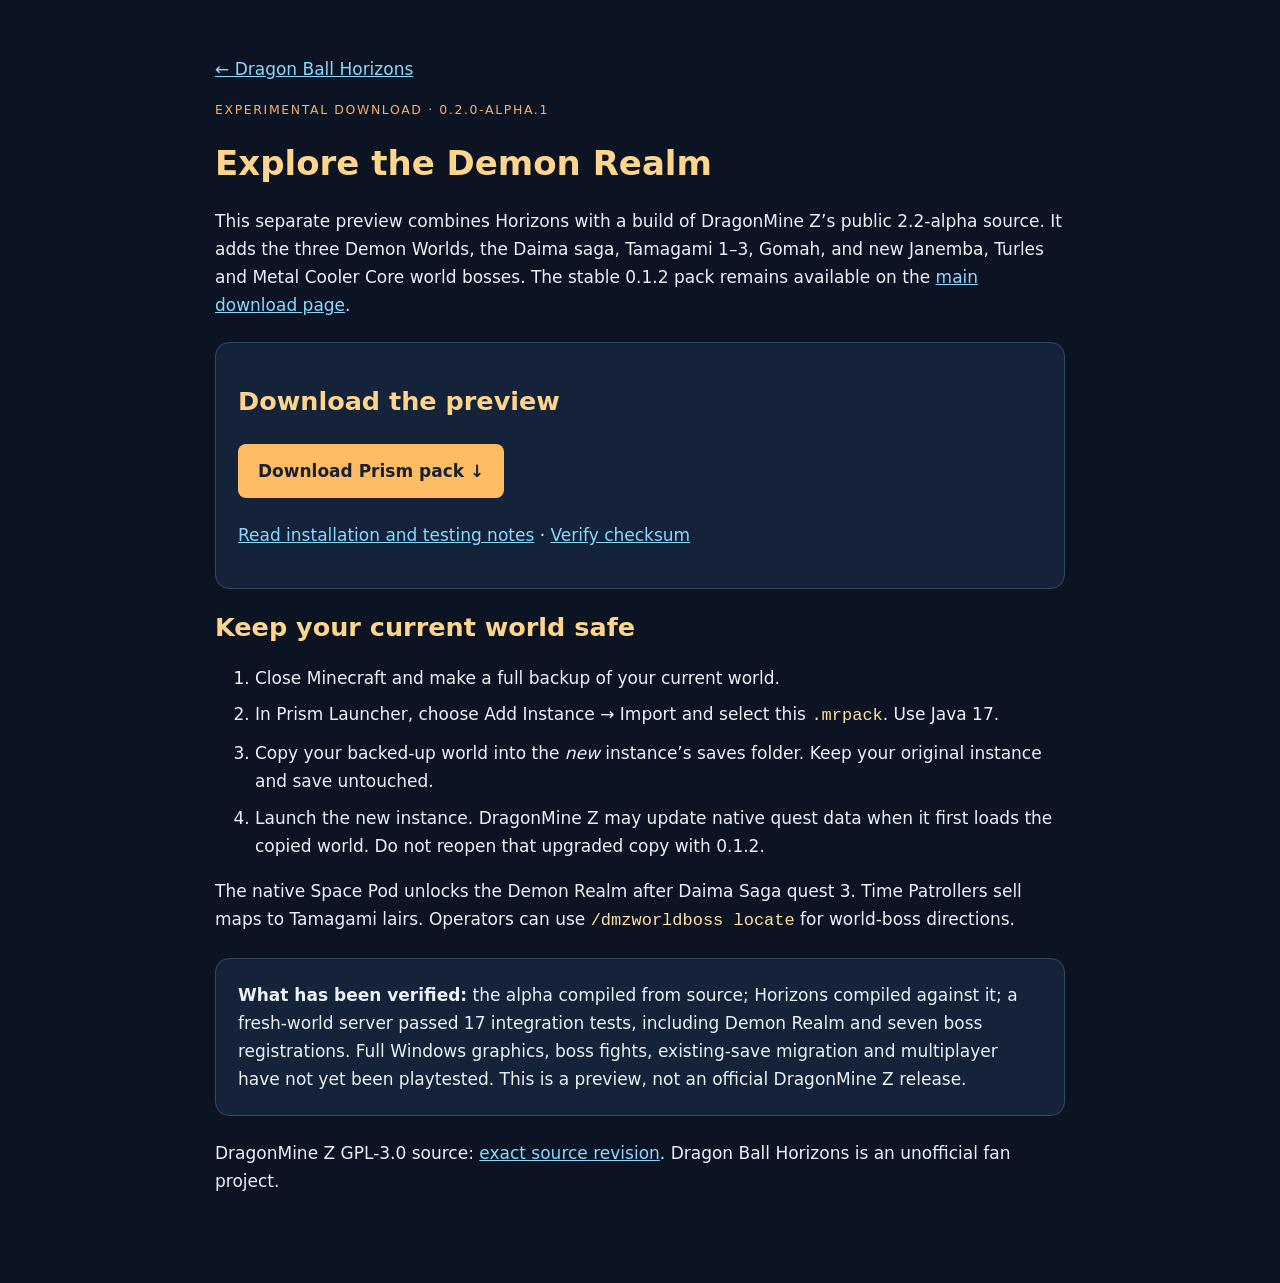
==== demon-realm-preview.html @ 27448bb3 "Publish Demon Realm preview guide" ====
<!doctype html>
<html lang="en">
<head>
  <meta charset="utf-8">
  <meta name="viewport" content="width=device-width, initial-scale=1">
  <title>Demon Realm preview · Dragon Ball Horizons</title>
  <style>
    body{margin:0;background:#0c1423;color:#ecf0f5;font:17px/1.65 system-ui,sans-serif}
    main{max-width:850px;margin:auto;padding:38px 24px 75px}
    a{color:#8bd8ff} h1,h2{line-height:1.2;color:#ffd58c}
    .tag{letter-spacing:.13em;text-transform:uppercase;color:#f4ae6a;font-size:.78rem}
    .card{padding:22px;border:1px solid #37485d;border-radius:14px;background:#14233a;margin:23px 0}
    .button{display:inline-block;padding:13px 20px;margin:6px 8px 6px 0;border-radius:8px;background:#ffbc63;color:#172132;font-weight:700;text-decoration:none}
    code{color:#ffe1a3}li{margin:.5em 0}
  </style>
</head>
<body><main>
  <p><a href="index.html">← Dragon Ball Horizons</a></p>
  <p class="tag">Experimental download · 0.2.0-alpha.1</p>
  <h1>Explore the Demon Realm</h1>
  <p>This separate preview combines Horizons with a build of DragonMine Z’s public 2.2-alpha source. It adds the three Demon Worlds, the Daima saga, Tamagami 1–3, Gomah, and new Janemba, Turles and Metal Cooler Core world bosses. The stable 0.1.2 pack remains available on the <a href="index.html#play">main download page</a>.</p>
  <div class="card">
    <h2>Download the preview</h2>
    <p><a class="button" href="https://github.com/jakailindquist-png/dragon-ball-horizons/releases/download/v0.2.0-alpha.1/Dragon-Ball-Horizons-0.2.0-alpha.1.mrpack" download>Download Prism pack ↓</a></p>
    <p><a href="https://github.com/jakailindquist-png/dragon-ball-horizons/releases/download/v0.2.0-alpha.1/Dragon-Ball-Horizons-0.2.0-alpha.1-READ-ME.md">Read installation and testing notes</a> · <a href="https://github.com/jakailindquist-png/dragon-ball-horizons/releases/download/v0.2.0-alpha.1/Dragon-Ball-Horizons-0.2.0-alpha.1-SHA256.txt">Verify checksum</a></p>
  </div>
  <h2>Keep your current world safe</h2>
  <ol>
    <li>Close Minecraft and make a full backup of your current world.</li>
    <li>In Prism Launcher, choose Add Instance → Import and select this <code>.mrpack</code>. Use Java 17.</li>
    <li>Copy your backed-up world into the <em>new</em> instance’s saves folder. Keep your original instance and save untouched.</li>
    <li>Launch the new instance. DragonMine Z may update native quest data when it first loads the copied world. Do not reopen that upgraded copy with 0.1.2.</li>
  </ol>
  <p>The native Space Pod unlocks the Demon Realm after Daima Saga quest 3. Time Patrollers sell maps to Tamagami lairs. Operators can use <code>/dmzworldboss locate</code> for world-boss directions.</p>
  <div class="card"><strong>What has been verified:</strong> the alpha compiled from source; Horizons compiled against it; a fresh-world server passed 17 integration tests, including Demon Realm and seven boss registrations. Full Windows graphics, boss fights, existing-save migration and multiplayer have not yet been playtested. This is a preview, not an official DragonMine Z release.</div>
  <p>DragonMine Z GPL-3.0 source: <a href="https://github.com/DragonMineZ/dragonminez/tree/7c0ef5143c1219ef611b4a61cf41599ee0c4b8b4">exact source revision</a>. Dragon Ball Horizons is an unofficial fan project.</p>
</main></body></html>
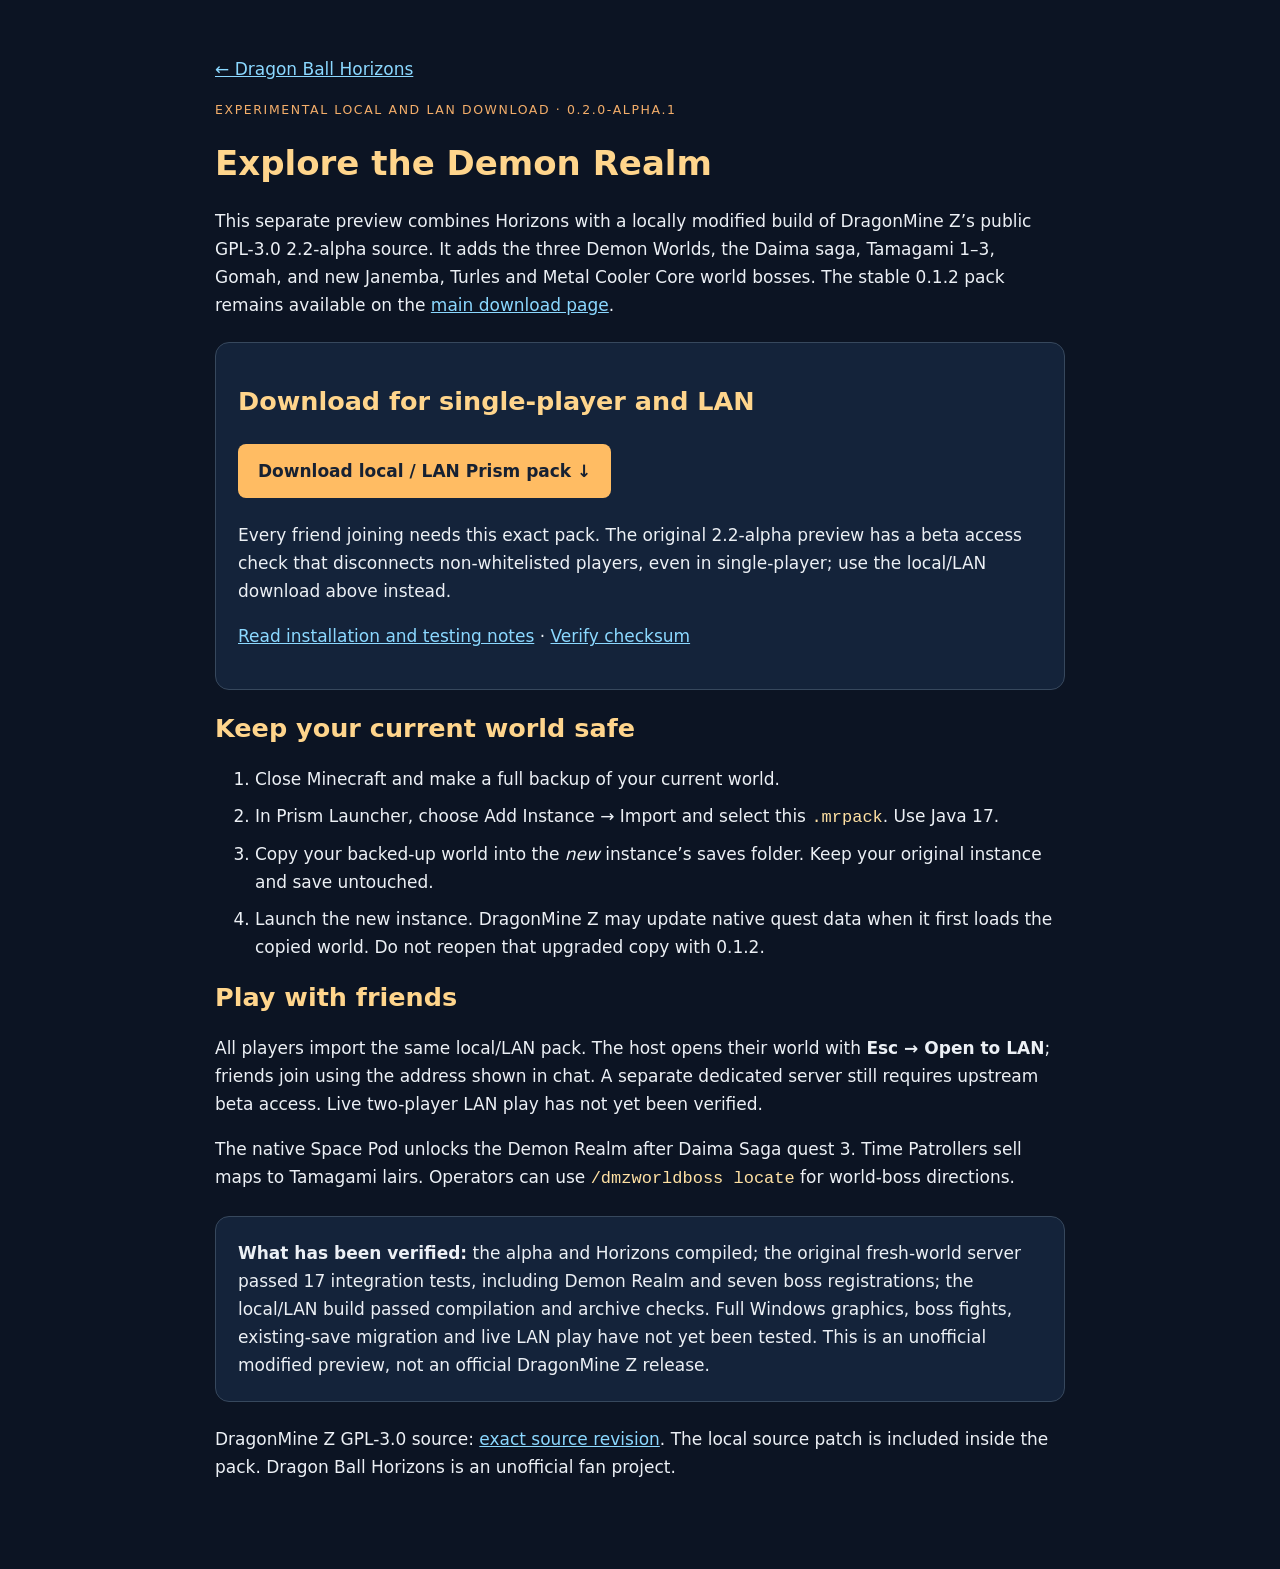
==== commit 55181d9d: "Make local/LAN Demon Realm pack the preview download" ====
--- a/demon-realm-preview.html
+++ b/demon-realm-preview.html
@@ -16,13 +16,14 @@
 </head>
 <body><main>
   <p><a href="index.html">← Dragon Ball Horizons</a></p>
-  <p class="tag">Experimental download · 0.2.0-alpha.1</p>
+  <p class="tag">Experimental local and LAN download · 0.2.0-alpha.1</p>
   <h1>Explore the Demon Realm</h1>
-  <p>This separate preview combines Horizons with a build of DragonMine Z’s public 2.2-alpha source. It adds the three Demon Worlds, the Daima saga, Tamagami 1–3, Gomah, and new Janemba, Turles and Metal Cooler Core world bosses. The stable 0.1.2 pack remains available on the <a href="index.html#play">main download page</a>.</p>
+  <p>This separate preview combines Horizons with a locally modified build of DragonMine Z’s public GPL-3.0 2.2-alpha source. It adds the three Demon Worlds, the Daima saga, Tamagami 1–3, Gomah, and new Janemba, Turles and Metal Cooler Core world bosses. The stable 0.1.2 pack remains available on the <a href="index.html#play">main download page</a>.</p>
   <div class="card">
-    <h2>Download the preview</h2>
-    <p><a class="button" href="https://github.com/jakailindquist-png/dragon-ball-horizons/releases/download/v0.2.0-alpha.1/Dragon-Ball-Horizons-0.2.0-alpha.1.mrpack" download>Download Prism pack ↓</a></p>
-    <p><a href="https://github.com/jakailindquist-png/dragon-ball-horizons/releases/download/v0.2.0-alpha.1/Dragon-Ball-Horizons-0.2.0-alpha.1-READ-ME.md">Read installation and testing notes</a> · <a href="https://github.com/jakailindquist-png/dragon-ball-horizons/releases/download/v0.2.0-alpha.1/Dragon-Ball-Horizons-0.2.0-alpha.1-SHA256.txt">Verify checksum</a></p>
+    <h2>Download for single-player and LAN</h2>
+    <p><a class="button" href="https://github.com/jakailindquist-png/dragon-ball-horizons/releases/download/v0.2.0-alpha.1/Dragon-Ball-Horizons-0.2.0-alpha.1-local-lan.mrpack" download>Download local / LAN Prism pack ↓</a></p>
+    <p>Every friend joining needs this exact pack. The original 2.2-alpha preview has a beta access check that disconnects non-whitelisted players, even in single-player; use the local/LAN download above instead.</p>
+    <p><a href="https://github.com/jakailindquist-png/dragon-ball-horizons/releases/download/v0.2.0-alpha.1/Dragon-Ball-Horizons-0.2.0-alpha.1-local-lan-READ-ME.md">Read installation and testing notes</a> · <a href="https://github.com/jakailindquist-png/dragon-ball-horizons/releases/download/v0.2.0-alpha.1/Dragon-Ball-Horizons-0.2.0-alpha.1-local-lan.sha256">Verify checksum</a></p>
   </div>
   <h2>Keep your current world safe</h2>
   <ol>
@@ -31,7 +32,9 @@
     <li>Copy your backed-up world into the <em>new</em> instance’s saves folder. Keep your original instance and save untouched.</li>
     <li>Launch the new instance. DragonMine Z may update native quest data when it first loads the copied world. Do not reopen that upgraded copy with 0.1.2.</li>
   </ol>
+  <h2>Play with friends</h2>
+  <p>All players import the same local/LAN pack. The host opens their world with <strong>Esc → Open to LAN</strong>; friends join using the address shown in chat. A separate dedicated server still requires upstream beta access. Live two-player LAN play has not yet been verified.</p>
   <p>The native Space Pod unlocks the Demon Realm after Daima Saga quest 3. Time Patrollers sell maps to Tamagami lairs. Operators can use <code>/dmzworldboss locate</code> for world-boss directions.</p>
-  <div class="card"><strong>What has been verified:</strong> the alpha compiled from source; Horizons compiled against it; a fresh-world server passed 17 integration tests, including Demon Realm and seven boss registrations. Full Windows graphics, boss fights, existing-save migration and multiplayer have not yet been playtested. This is a preview, not an official DragonMine Z release.</div>
-  <p>DragonMine Z GPL-3.0 source: <a href="https://github.com/DragonMineZ/dragonminez/tree/7c0ef5143c1219ef611b4a61cf41599ee0c4b8b4">exact source revision</a>. Dragon Ball Horizons is an unofficial fan project.</p>
+  <div class="card"><strong>What has been verified:</strong> the alpha and Horizons compiled; the original fresh-world server passed 17 integration tests, including Demon Realm and seven boss registrations; the local/LAN build passed compilation and archive checks. Full Windows graphics, boss fights, existing-save migration and live LAN play have not yet been tested. This is an unofficial modified preview, not an official DragonMine Z release.</div>
+  <p>DragonMine Z GPL-3.0 source: <a href="https://github.com/DragonMineZ/dragonminez/tree/7c0ef5143c1219ef611b4a61cf41599ee0c4b8b4">exact source revision</a>. The local source patch is included inside the pack. Dragon Ball Horizons is an unofficial fan project.</p>
 </main></body></html>
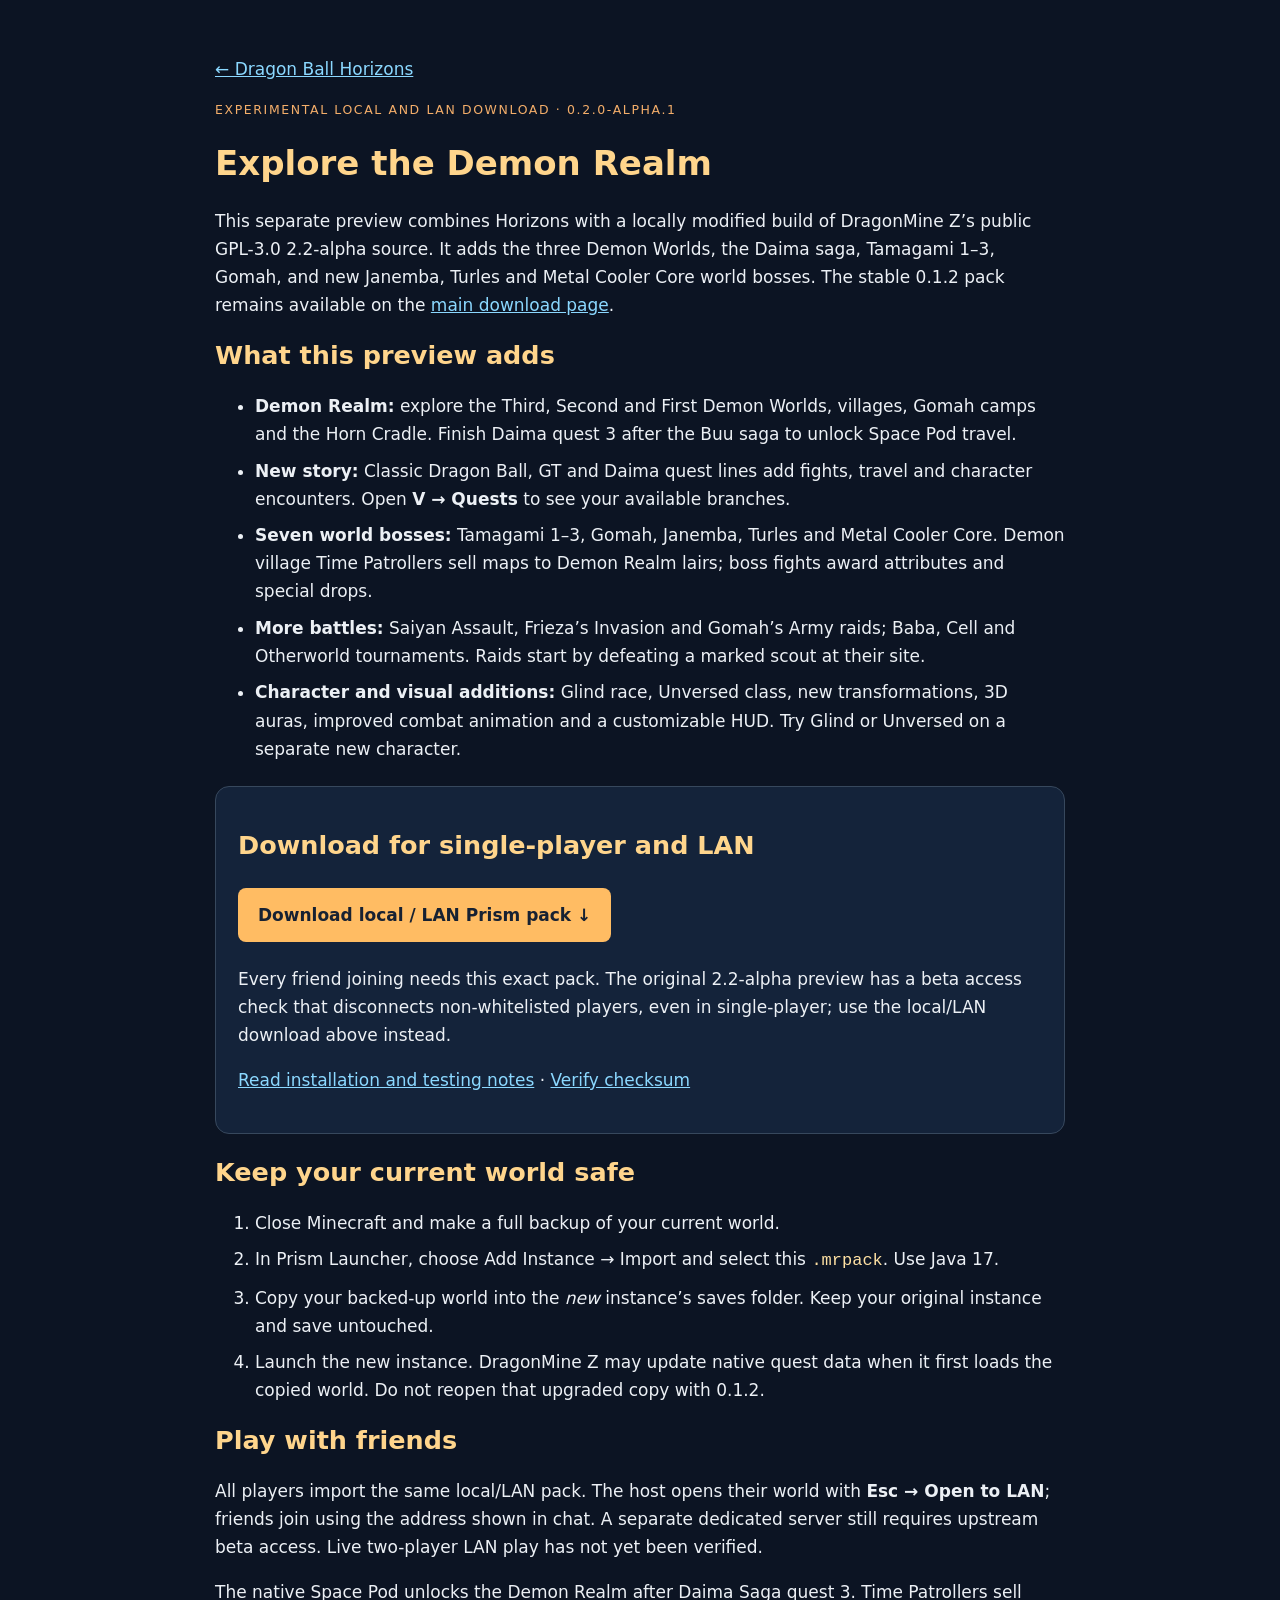
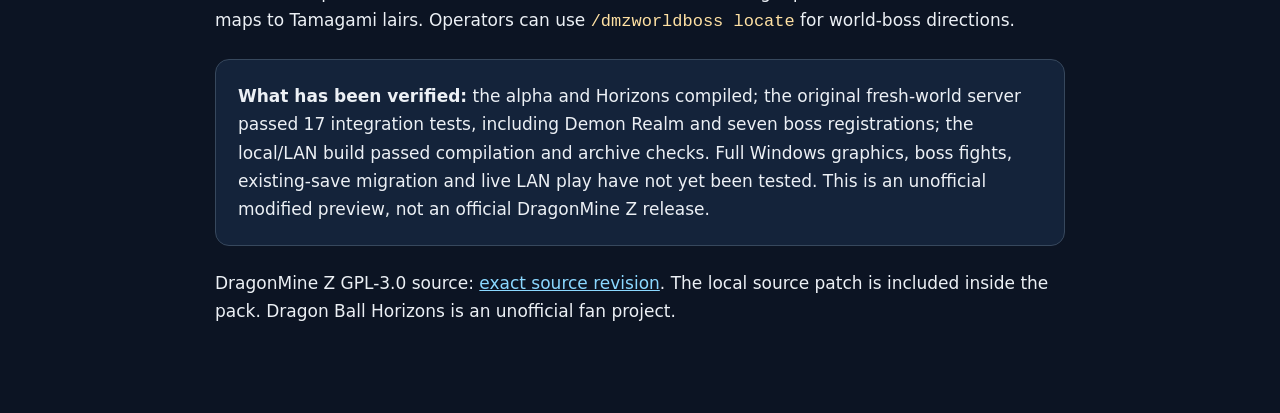
==== commit 990a6845: "Add Demon Realm preview feature list" ====
--- a/demon-realm-preview.html
+++ b/demon-realm-preview.html
@@ -19,6 +19,14 @@
   <p class="tag">Experimental local and LAN download · 0.2.0-alpha.1</p>
   <h1>Explore the Demon Realm</h1>
   <p>This separate preview combines Horizons with a locally modified build of DragonMine Z’s public GPL-3.0 2.2-alpha source. It adds the three Demon Worlds, the Daima saga, Tamagami 1–3, Gomah, and new Janemba, Turles and Metal Cooler Core world bosses. The stable 0.1.2 pack remains available on the <a href="index.html#play">main download page</a>.</p>
+  <h2>What this preview adds</h2>
+  <ul>
+    <li><strong>Demon Realm:</strong> explore the Third, Second and First Demon Worlds, villages, Gomah camps and the Horn Cradle. Finish Daima quest 3 after the Buu saga to unlock Space Pod travel.</li>
+    <li><strong>New story:</strong> Classic Dragon Ball, GT and Daima quest lines add fights, travel and character encounters. Open <strong>V → Quests</strong> to see your available branches.</li>
+    <li><strong>Seven world bosses:</strong> Tamagami 1–3, Gomah, Janemba, Turles and Metal Cooler Core. Demon village Time Patrollers sell maps to Demon Realm lairs; boss fights award attributes and special drops.</li>
+    <li><strong>More battles:</strong> Saiyan Assault, Frieza’s Invasion and Gomah’s Army raids; Baba, Cell and Otherworld tournaments. Raids start by defeating a marked scout at their site.</li>
+    <li><strong>Character and visual additions:</strong> Glind race, Unversed class, new transformations, 3D auras, improved combat animation and a customizable HUD. Try Glind or Unversed on a separate new character.</li>
+  </ul>
   <div class="card">
     <h2>Download for single-player and LAN</h2>
     <p><a class="button" href="https://github.com/jakailindquist-png/dragon-ball-horizons/releases/download/v0.2.0-alpha.1/Dragon-Ball-Horizons-0.2.0-alpha.1-local-lan.mrpack" download>Download local / LAN Prism pack ↓</a></p>
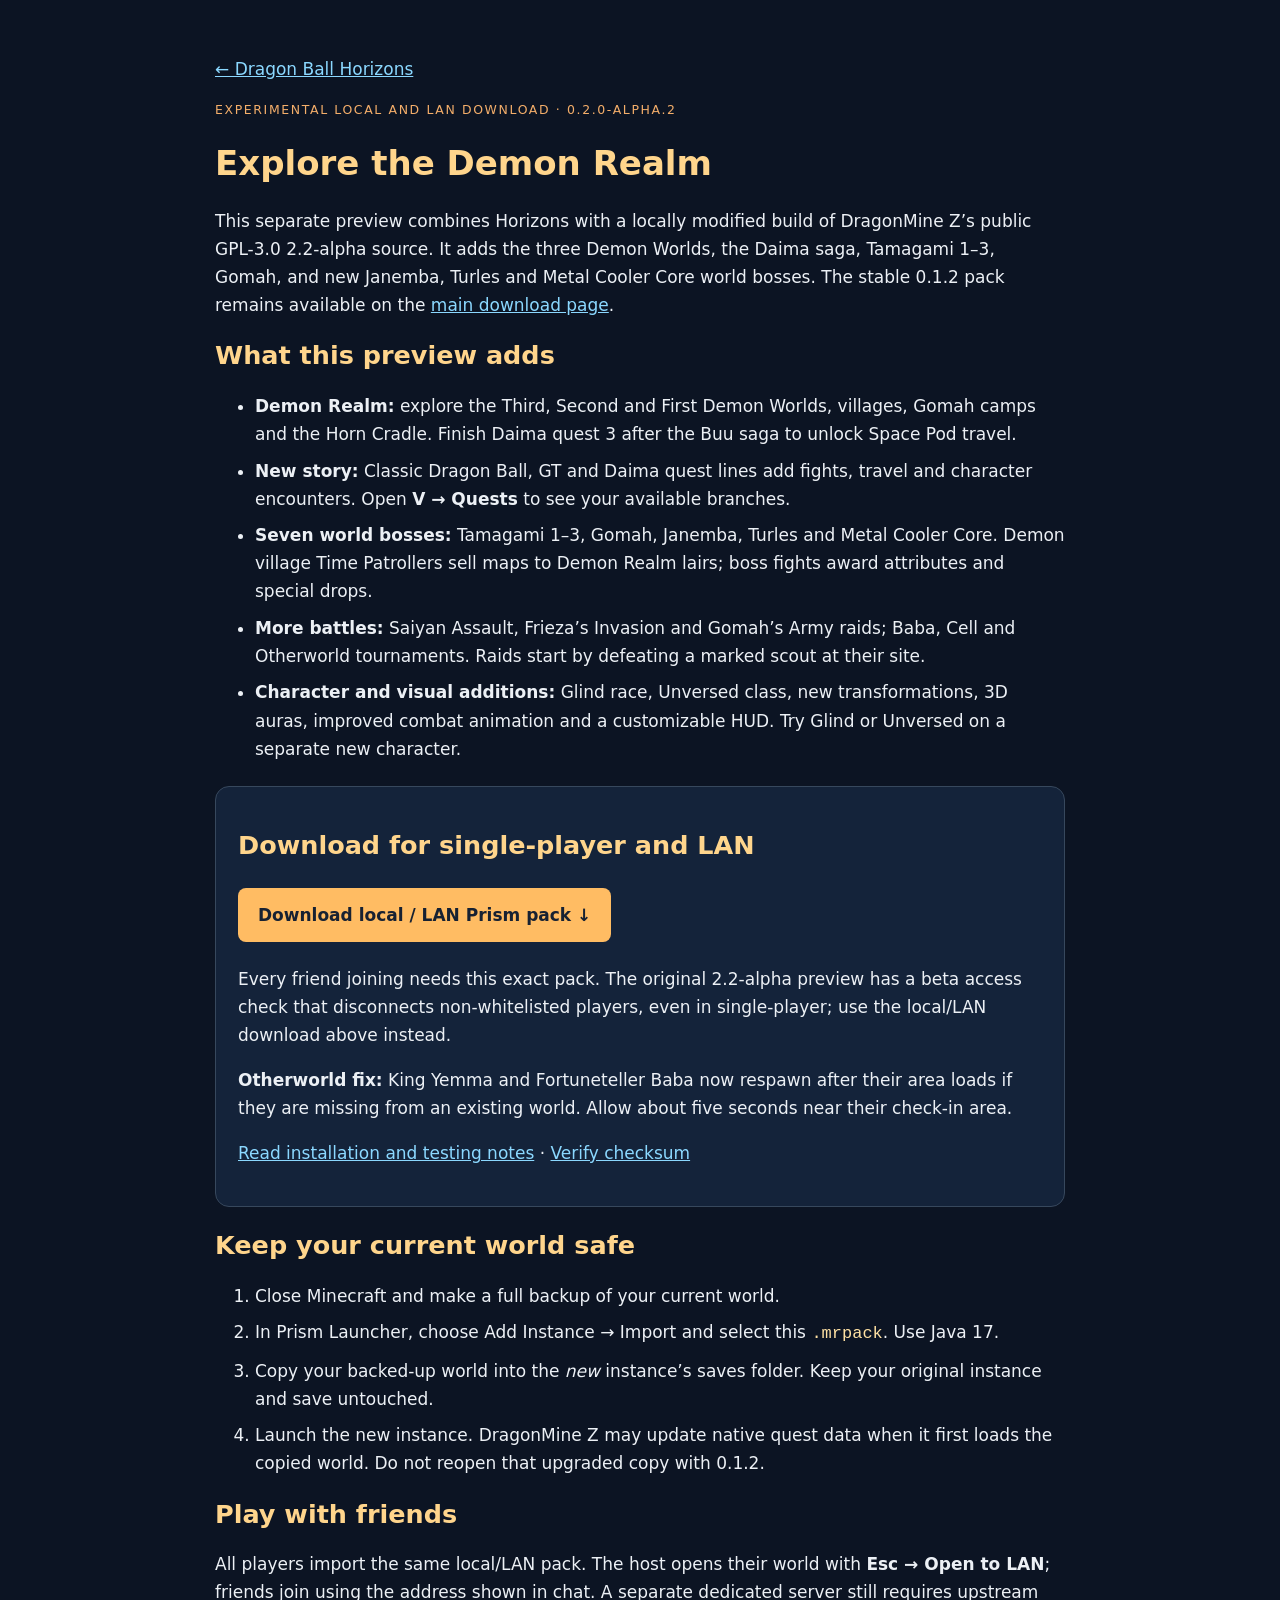
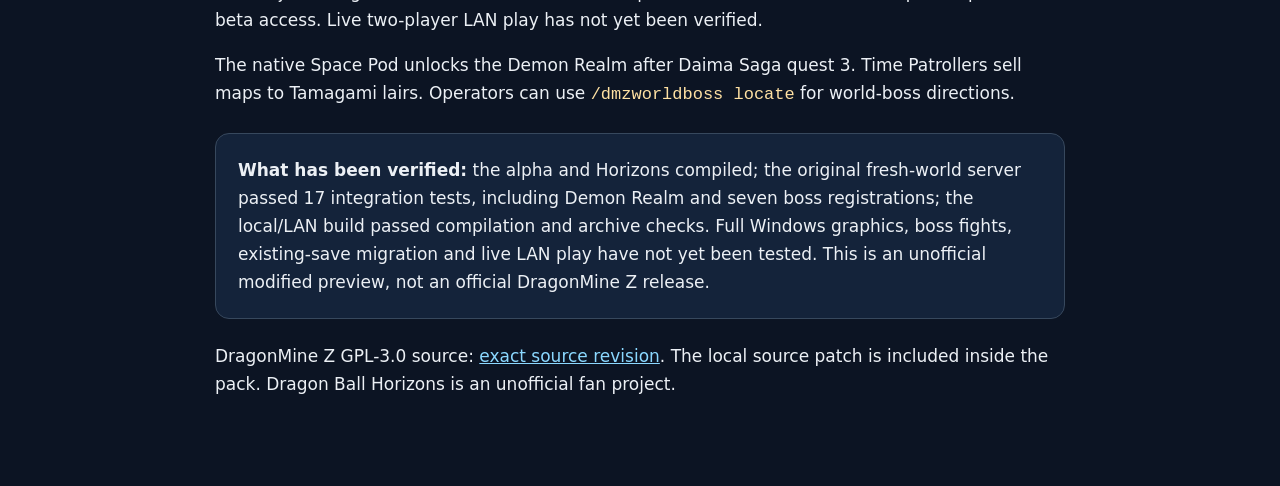
==== commit 3400fdd2: "Point Demon Realm preview to Otherworld NPC recovery build" ====
--- a/demon-realm-preview.html
+++ b/demon-realm-preview.html
@@ -16,7 +16,7 @@
 </head>
 <body><main>
   <p><a href="index.html">← Dragon Ball Horizons</a></p>
-  <p class="tag">Experimental local and LAN download · 0.2.0-alpha.1</p>
+  <p class="tag">Experimental local and LAN download · 0.2.0-alpha.2</p>
   <h1>Explore the Demon Realm</h1>
   <p>This separate preview combines Horizons with a locally modified build of DragonMine Z’s public GPL-3.0 2.2-alpha source. It adds the three Demon Worlds, the Daima saga, Tamagami 1–3, Gomah, and new Janemba, Turles and Metal Cooler Core world bosses. The stable 0.1.2 pack remains available on the <a href="index.html#play">main download page</a>.</p>
   <h2>What this preview adds</h2>
@@ -29,9 +29,10 @@
   </ul>
   <div class="card">
     <h2>Download for single-player and LAN</h2>
-    <p><a class="button" href="https://github.com/jakailindquist-png/dragon-ball-horizons/releases/download/v0.2.0-alpha.1/Dragon-Ball-Horizons-0.2.0-alpha.1-local-lan.mrpack" download>Download local / LAN Prism pack ↓</a></p>
+    <p><a class="button" href="https://github.com/jakailindquist-png/dragon-ball-horizons/releases/download/v0.2.0-alpha.2/Dragon-Ball-Horizons-0.2.0-alpha.2-local-lan.mrpack" download>Download local / LAN Prism pack ↓</a></p>
     <p>Every friend joining needs this exact pack. The original 2.2-alpha preview has a beta access check that disconnects non-whitelisted players, even in single-player; use the local/LAN download above instead.</p>
-    <p><a href="https://github.com/jakailindquist-png/dragon-ball-horizons/releases/download/v0.2.0-alpha.1/Dragon-Ball-Horizons-0.2.0-alpha.1-local-lan-READ-ME.md">Read installation and testing notes</a> · <a href="https://github.com/jakailindquist-png/dragon-ball-horizons/releases/download/v0.2.0-alpha.1/Dragon-Ball-Horizons-0.2.0-alpha.1-local-lan.sha256">Verify checksum</a></p>
+    <p><strong>Otherworld fix:</strong> King Yemma and Fortuneteller Baba now respawn after their area loads if they are missing from an existing world. Allow about five seconds near their check-in area.</p>
+    <p><a href="https://github.com/jakailindquist-png/dragon-ball-horizons/releases/download/v0.2.0-alpha.2/Dragon-Ball-Horizons-0.2.0-alpha.2-local-lan-READ-ME.md">Read installation and testing notes</a> · <a href="https://github.com/jakailindquist-png/dragon-ball-horizons/releases/download/v0.2.0-alpha.2/Dragon-Ball-Horizons-0.2.0-alpha.2-local-lan.sha256">Verify checksum</a></p>
   </div>
   <h2>Keep your current world safe</h2>
   <ol>
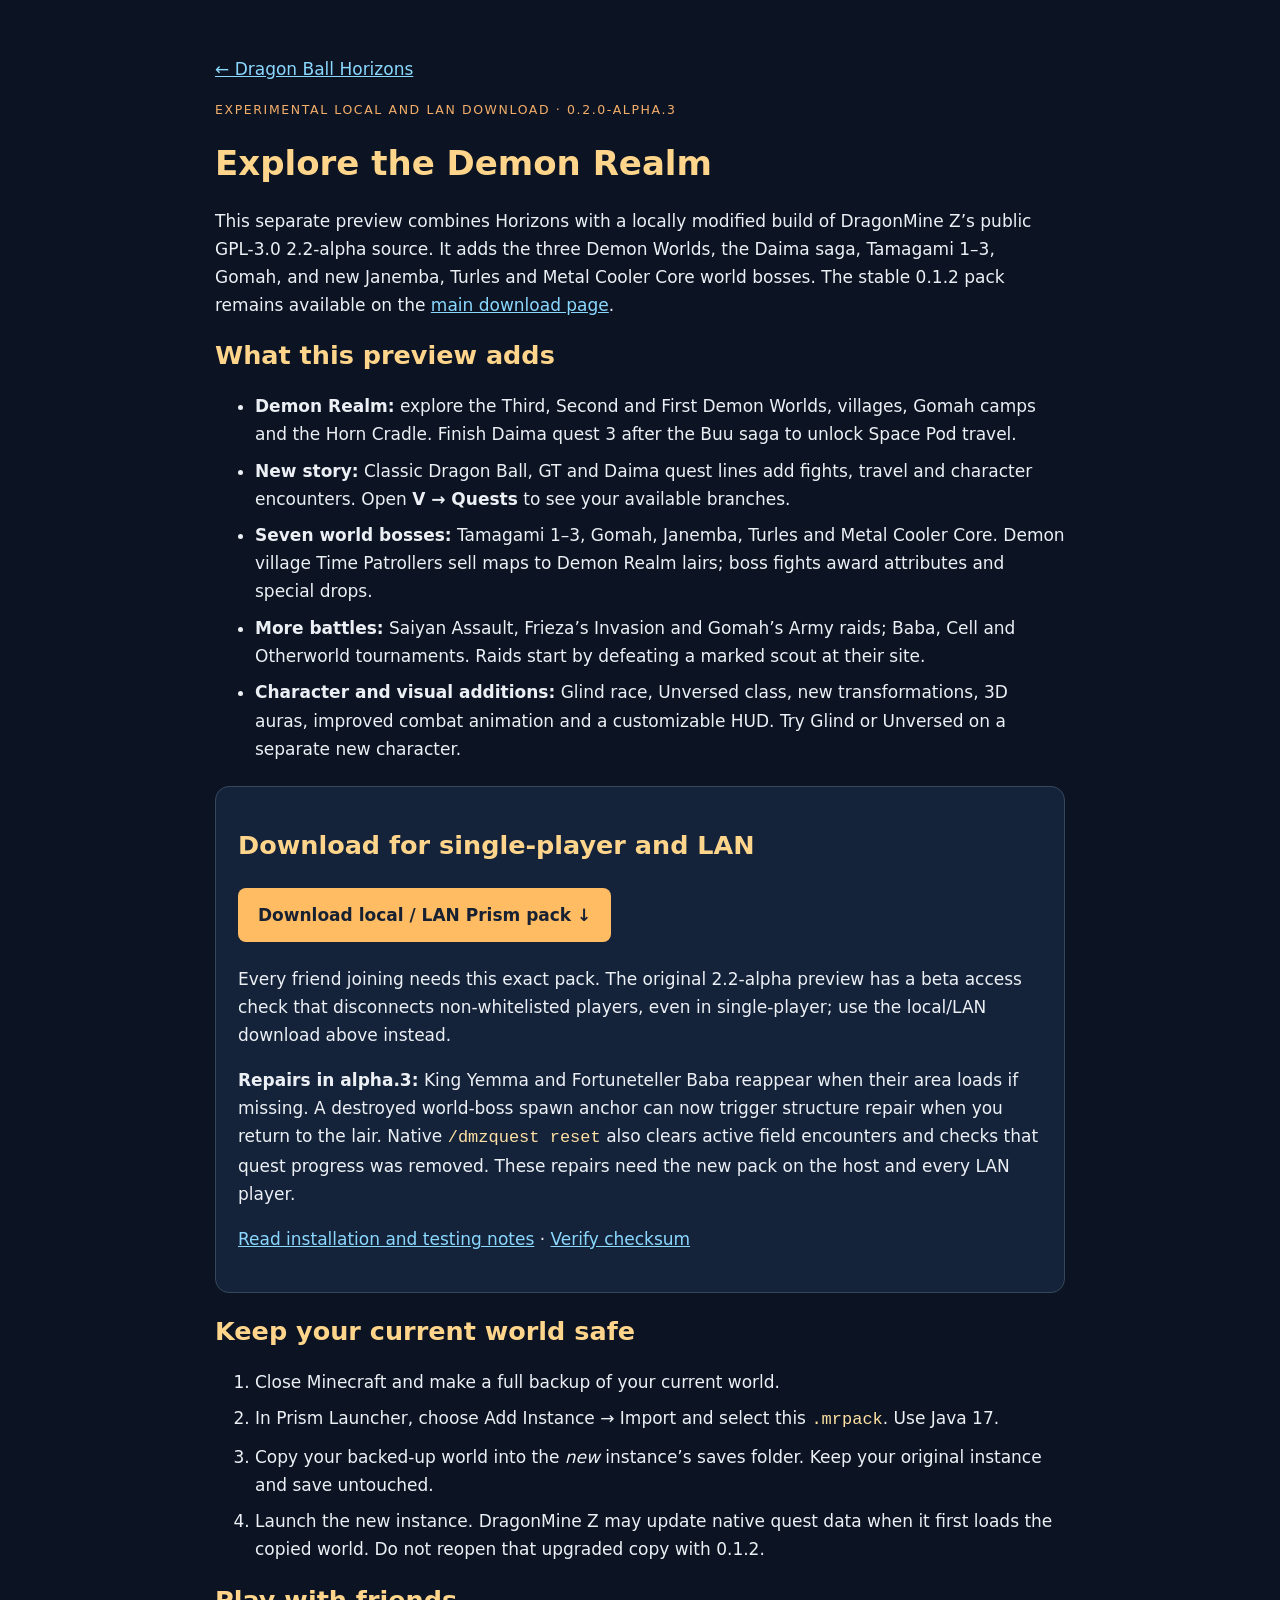
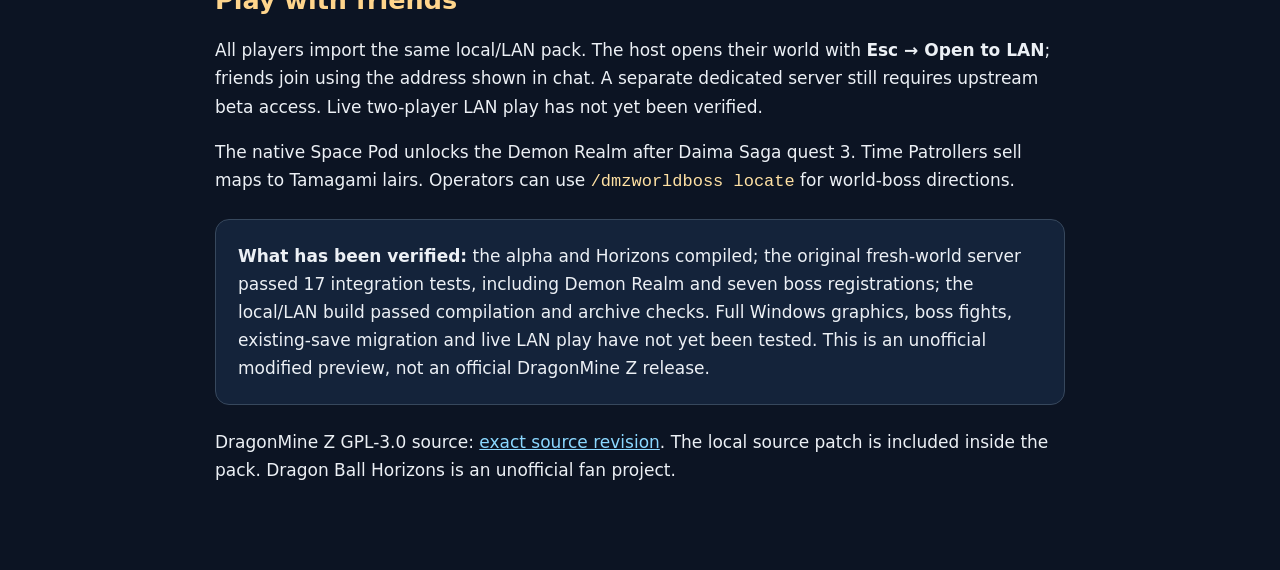
==== commit 3bc4305e: "Point Demon Realm preview to alpha.3 repair pack" ====
--- a/demon-realm-preview.html
+++ b/demon-realm-preview.html
@@ -16,7 +16,7 @@
 </head>
 <body><main>
   <p><a href="index.html">← Dragon Ball Horizons</a></p>
-  <p class="tag">Experimental local and LAN download · 0.2.0-alpha.2</p>
+  <p class="tag">Experimental local and LAN download · 0.2.0-alpha.3</p>
   <h1>Explore the Demon Realm</h1>
   <p>This separate preview combines Horizons with a locally modified build of DragonMine Z’s public GPL-3.0 2.2-alpha source. It adds the three Demon Worlds, the Daima saga, Tamagami 1–3, Gomah, and new Janemba, Turles and Metal Cooler Core world bosses. The stable 0.1.2 pack remains available on the <a href="index.html#play">main download page</a>.</p>
   <h2>What this preview adds</h2>
@@ -29,10 +29,10 @@
   </ul>
   <div class="card">
     <h2>Download for single-player and LAN</h2>
-    <p><a class="button" href="https://github.com/jakailindquist-png/dragon-ball-horizons/releases/download/v0.2.0-alpha.2/Dragon-Ball-Horizons-0.2.0-alpha.2-local-lan.mrpack" download>Download local / LAN Prism pack ↓</a></p>
+    <p><a class="button" href="https://github.com/jakailindquist-png/dragon-ball-horizons/releases/download/v0.2.0-alpha.3/Dragon-Ball-Horizons-0.2.0-alpha.3-local-lan.mrpack" download>Download local / LAN Prism pack ↓</a></p>
     <p>Every friend joining needs this exact pack. The original 2.2-alpha preview has a beta access check that disconnects non-whitelisted players, even in single-player; use the local/LAN download above instead.</p>
-    <p><strong>Otherworld fix:</strong> King Yemma and Fortuneteller Baba now respawn after their area loads if they are missing from an existing world. Allow about five seconds near their check-in area.</p>
-    <p><a href="https://github.com/jakailindquist-png/dragon-ball-horizons/releases/download/v0.2.0-alpha.2/Dragon-Ball-Horizons-0.2.0-alpha.2-local-lan-READ-ME.md">Read installation and testing notes</a> · <a href="https://github.com/jakailindquist-png/dragon-ball-horizons/releases/download/v0.2.0-alpha.2/Dragon-Ball-Horizons-0.2.0-alpha.2-local-lan.sha256">Verify checksum</a></p>
+    <p><strong>Repairs in alpha.3:</strong> King Yemma and Fortuneteller Baba reappear when their area loads if missing. A destroyed world-boss spawn anchor can now trigger structure repair when you return to the lair. Native <code>/dmzquest reset</code> also clears active field encounters and checks that quest progress was removed. These repairs need the new pack on the host and every LAN player.</p>
+    <p><a href="https://github.com/jakailindquist-png/dragon-ball-horizons/releases/download/v0.2.0-alpha.3/Dragon-Ball-Horizons-0.2.0-alpha.3-local-lan-READ-ME.md">Read installation and testing notes</a> · <a href="https://github.com/jakailindquist-png/dragon-ball-horizons/releases/download/v0.2.0-alpha.3/Dragon-Ball-Horizons-0.2.0-alpha.3-local-lan.sha256">Verify checksum</a></p>
   </div>
   <h2>Keep your current world safe</h2>
   <ol>
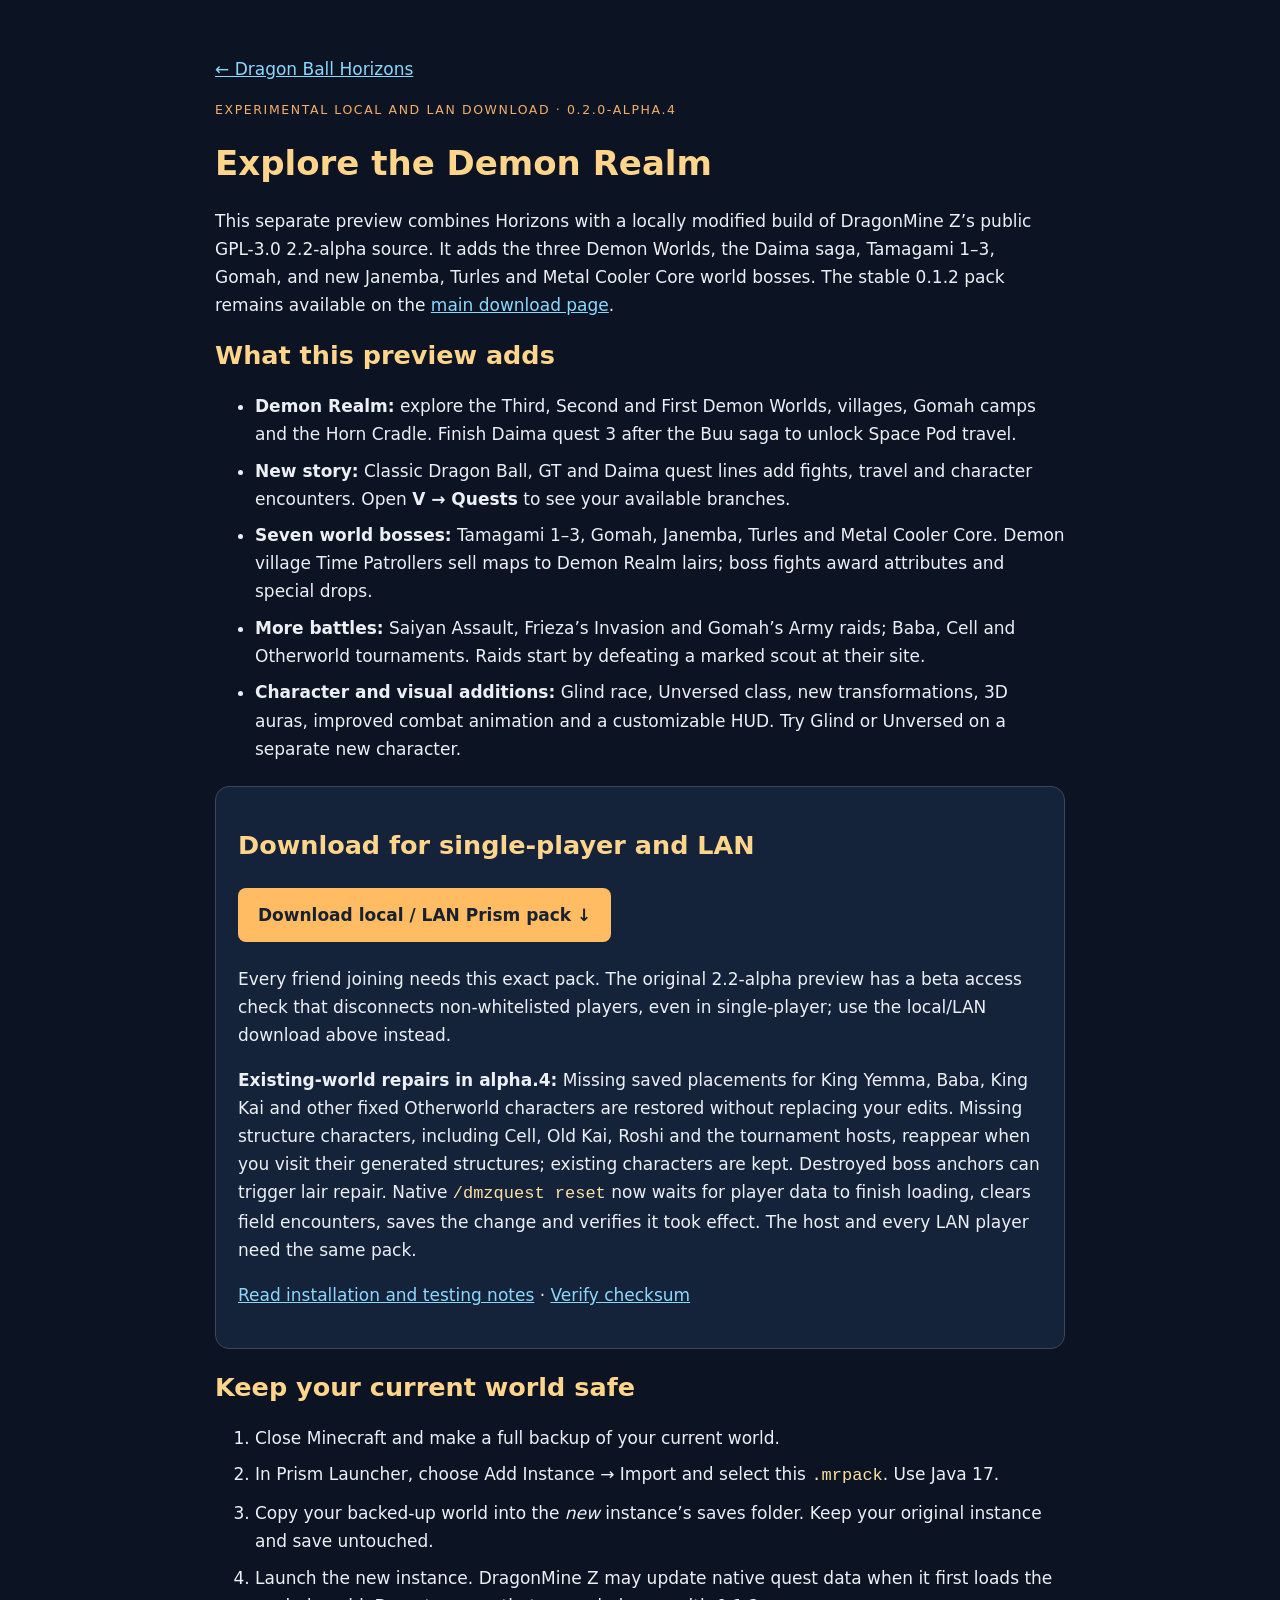
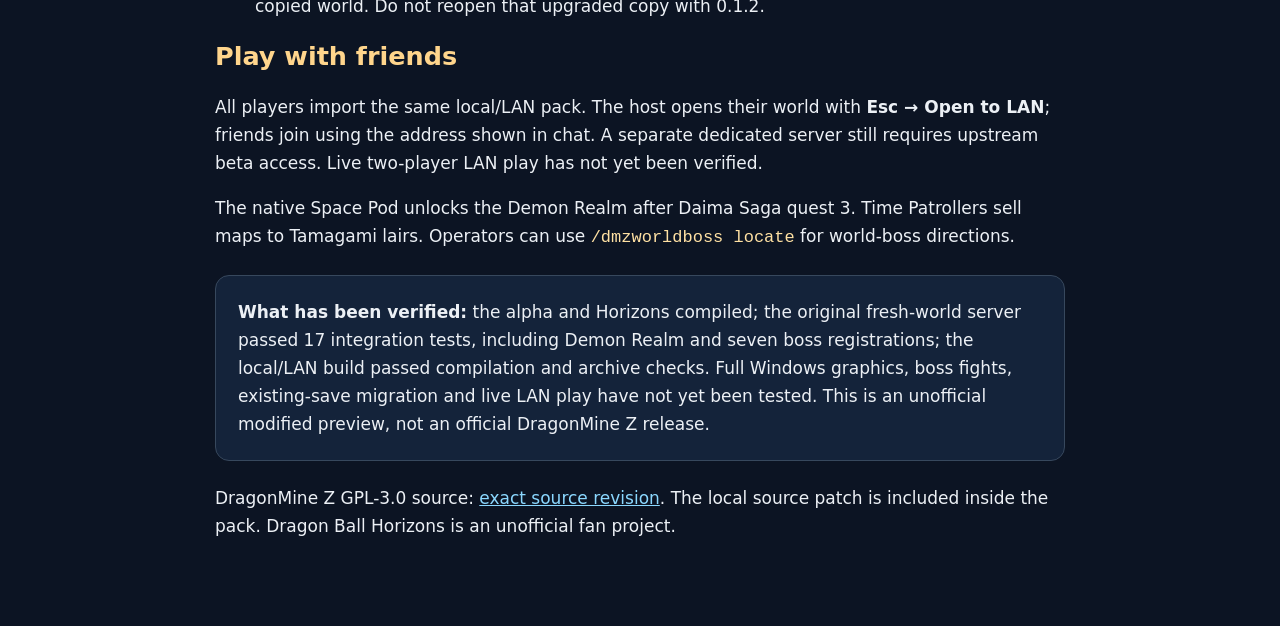
==== commit 831537e5: "Publish alpha.4 existing-world recovery download" ====
--- a/demon-realm-preview.html
+++ b/demon-realm-preview.html
@@ -16,7 +16,7 @@
 </head>
 <body><main>
   <p><a href="index.html">← Dragon Ball Horizons</a></p>
-  <p class="tag">Experimental local and LAN download · 0.2.0-alpha.3</p>
+  <p class="tag">Experimental local and LAN download · 0.2.0-alpha.4</p>
   <h1>Explore the Demon Realm</h1>
   <p>This separate preview combines Horizons with a locally modified build of DragonMine Z’s public GPL-3.0 2.2-alpha source. It adds the three Demon Worlds, the Daima saga, Tamagami 1–3, Gomah, and new Janemba, Turles and Metal Cooler Core world bosses. The stable 0.1.2 pack remains available on the <a href="index.html#play">main download page</a>.</p>
   <h2>What this preview adds</h2>
@@ -29,10 +29,10 @@
   </ul>
   <div class="card">
     <h2>Download for single-player and LAN</h2>
-    <p><a class="button" href="https://github.com/jakailindquist-png/dragon-ball-horizons/releases/download/v0.2.0-alpha.3/Dragon-Ball-Horizons-0.2.0-alpha.3-local-lan.mrpack" download>Download local / LAN Prism pack ↓</a></p>
+    <p><a class="button" href="https://github.com/jakailindquist-png/dragon-ball-horizons/releases/download/v0.2.0-alpha.4/Dragon-Ball-Horizons-0.2.0-alpha.4-local-lan.mrpack" download>Download local / LAN Prism pack ↓</a></p>
     <p>Every friend joining needs this exact pack. The original 2.2-alpha preview has a beta access check that disconnects non-whitelisted players, even in single-player; use the local/LAN download above instead.</p>
-    <p><strong>Repairs in alpha.3:</strong> King Yemma and Fortuneteller Baba reappear when their area loads if missing. A destroyed world-boss spawn anchor can now trigger structure repair when you return to the lair. Native <code>/dmzquest reset</code> also clears active field encounters and checks that quest progress was removed. These repairs need the new pack on the host and every LAN player.</p>
-    <p><a href="https://github.com/jakailindquist-png/dragon-ball-horizons/releases/download/v0.2.0-alpha.3/Dragon-Ball-Horizons-0.2.0-alpha.3-local-lan-READ-ME.md">Read installation and testing notes</a> · <a href="https://github.com/jakailindquist-png/dragon-ball-horizons/releases/download/v0.2.0-alpha.3/Dragon-Ball-Horizons-0.2.0-alpha.3-local-lan.sha256">Verify checksum</a></p>
+    <p><strong>Existing-world repairs in alpha.4:</strong> Missing saved placements for King Yemma, Baba, King Kai and other fixed Otherworld characters are restored without replacing your edits. Missing structure characters, including Cell, Old Kai, Roshi and the tournament hosts, reappear when you visit their generated structures; existing characters are kept. Destroyed boss anchors can trigger lair repair. Native <code>/dmzquest reset</code> now waits for player data to finish loading, clears field encounters, saves the change and verifies it took effect. The host and every LAN player need the same pack.</p>
+    <p><a href="https://github.com/jakailindquist-png/dragon-ball-horizons/releases/download/v0.2.0-alpha.4/Dragon-Ball-Horizons-0.2.0-alpha.4-local-lan-READ-ME.md">Read installation and testing notes</a> · <a href="https://github.com/jakailindquist-png/dragon-ball-horizons/releases/download/v0.2.0-alpha.4/Dragon-Ball-Horizons-0.2.0-alpha.4-local-lan.sha256">Verify checksum</a></p>
   </div>
   <h2>Keep your current world safe</h2>
   <ol>
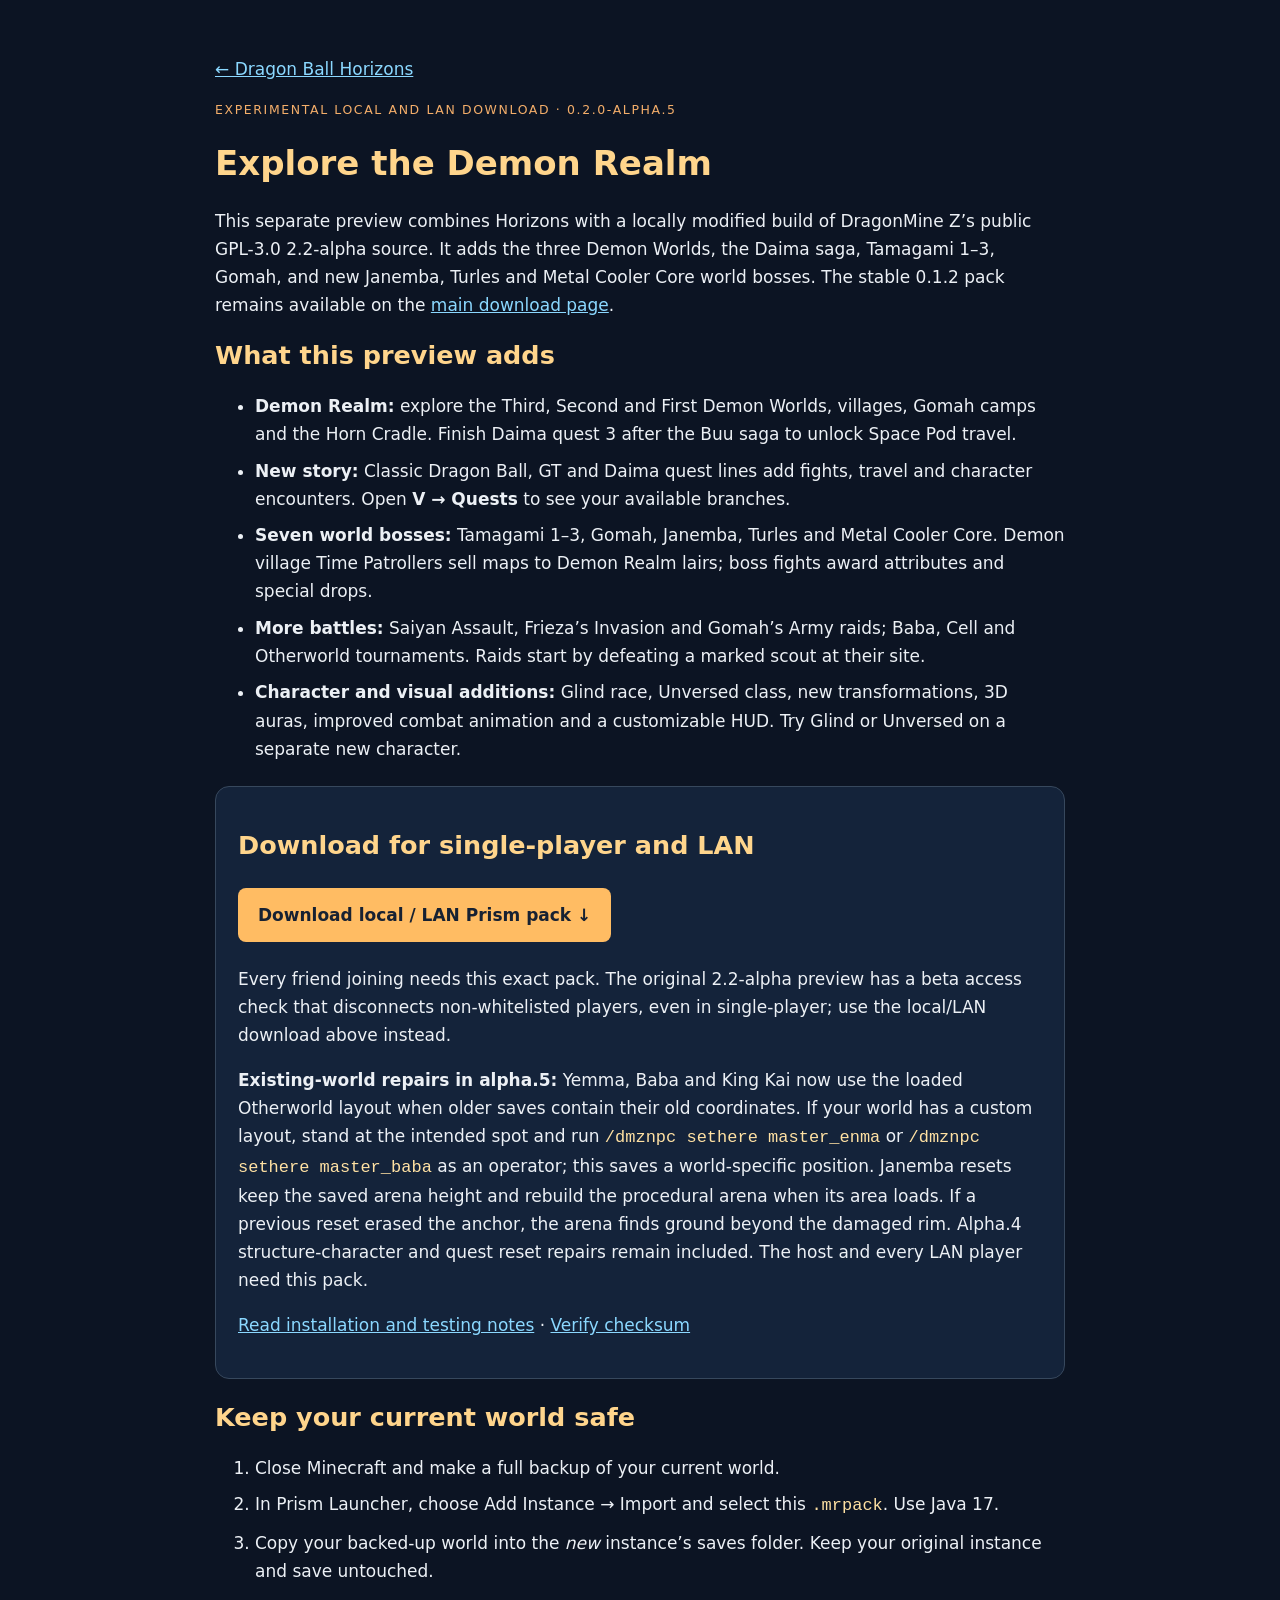
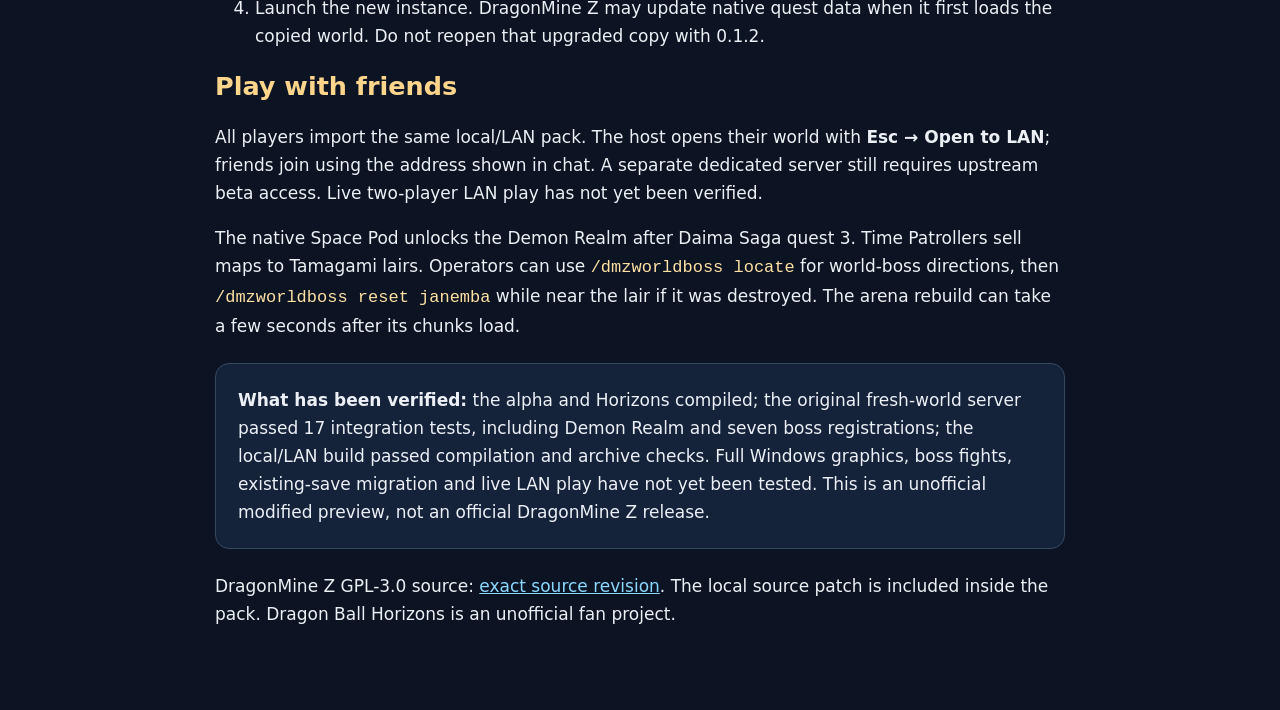
==== commit a74cf81e: "Publish alpha.5 Otherworld and Janemba recovery guide" ====
--- a/demon-realm-preview.html
+++ b/demon-realm-preview.html
@@ -16,7 +16,7 @@
 </head>
 <body><main>
   <p><a href="index.html">← Dragon Ball Horizons</a></p>
-  <p class="tag">Experimental local and LAN download · 0.2.0-alpha.4</p>
+  <p class="tag">Experimental local and LAN download · 0.2.0-alpha.5</p>
   <h1>Explore the Demon Realm</h1>
   <p>This separate preview combines Horizons with a locally modified build of DragonMine Z’s public GPL-3.0 2.2-alpha source. It adds the three Demon Worlds, the Daima saga, Tamagami 1–3, Gomah, and new Janemba, Turles and Metal Cooler Core world bosses. The stable 0.1.2 pack remains available on the <a href="index.html#play">main download page</a>.</p>
   <h2>What this preview adds</h2>
@@ -29,10 +29,10 @@
   </ul>
   <div class="card">
     <h2>Download for single-player and LAN</h2>
-    <p><a class="button" href="https://github.com/jakailindquist-png/dragon-ball-horizons/releases/download/v0.2.0-alpha.4/Dragon-Ball-Horizons-0.2.0-alpha.4-local-lan.mrpack" download>Download local / LAN Prism pack ↓</a></p>
+    <p><a class="button" href="https://github.com/jakailindquist-png/dragon-ball-horizons/releases/download/v0.2.0-alpha.5/Dragon-Ball-Horizons-0.2.0-alpha.5-local-lan.mrpack" download>Download local / LAN Prism pack ↓</a></p>
     <p>Every friend joining needs this exact pack. The original 2.2-alpha preview has a beta access check that disconnects non-whitelisted players, even in single-player; use the local/LAN download above instead.</p>
-    <p><strong>Existing-world repairs in alpha.4:</strong> Missing saved placements for King Yemma, Baba, King Kai and other fixed Otherworld characters are restored without replacing your edits. Missing structure characters, including Cell, Old Kai, Roshi and the tournament hosts, reappear when you visit their generated structures; existing characters are kept. Destroyed boss anchors can trigger lair repair. Native <code>/dmzquest reset</code> now waits for player data to finish loading, clears field encounters, saves the change and verifies it took effect. The host and every LAN player need the same pack.</p>
-    <p><a href="https://github.com/jakailindquist-png/dragon-ball-horizons/releases/download/v0.2.0-alpha.4/Dragon-Ball-Horizons-0.2.0-alpha.4-local-lan-READ-ME.md">Read installation and testing notes</a> · <a href="https://github.com/jakailindquist-png/dragon-ball-horizons/releases/download/v0.2.0-alpha.4/Dragon-Ball-Horizons-0.2.0-alpha.4-local-lan.sha256">Verify checksum</a></p>
+    <p><strong>Existing-world repairs in alpha.5:</strong> Yemma, Baba and King Kai now use the loaded Otherworld layout when older saves contain their old coordinates. If your world has a custom layout, stand at the intended spot and run <code>/dmznpc sethere master_enma</code> or <code>/dmznpc sethere master_baba</code> as an operator; this saves a world-specific position. Janemba resets keep the saved arena height and rebuild the procedural arena when its area loads. If a previous reset erased the anchor, the arena finds ground beyond the damaged rim. Alpha.4 structure-character and quest reset repairs remain included. The host and every LAN player need this pack.</p>
+    <p><a href="https://github.com/jakailindquist-png/dragon-ball-horizons/releases/download/v0.2.0-alpha.5/Dragon-Ball-Horizons-0.2.0-alpha.5-local-lan-READ-ME.md">Read installation and testing notes</a> · <a href="https://github.com/jakailindquist-png/dragon-ball-horizons/releases/download/v0.2.0-alpha.5/Dragon-Ball-Horizons-0.2.0-alpha.5-local-lan.sha256">Verify checksum</a></p>
   </div>
   <h2>Keep your current world safe</h2>
   <ol>
@@ -43,7 +43,7 @@
   </ol>
   <h2>Play with friends</h2>
   <p>All players import the same local/LAN pack. The host opens their world with <strong>Esc → Open to LAN</strong>; friends join using the address shown in chat. A separate dedicated server still requires upstream beta access. Live two-player LAN play has not yet been verified.</p>
-  <p>The native Space Pod unlocks the Demon Realm after Daima Saga quest 3. Time Patrollers sell maps to Tamagami lairs. Operators can use <code>/dmzworldboss locate</code> for world-boss directions.</p>
+  <p>The native Space Pod unlocks the Demon Realm after Daima Saga quest 3. Time Patrollers sell maps to Tamagami lairs. Operators can use <code>/dmzworldboss locate</code> for world-boss directions, then <code>/dmzworldboss reset janemba</code> while near the lair if it was destroyed. The arena rebuild can take a few seconds after its chunks load.</p>
   <div class="card"><strong>What has been verified:</strong> the alpha and Horizons compiled; the original fresh-world server passed 17 integration tests, including Demon Realm and seven boss registrations; the local/LAN build passed compilation and archive checks. Full Windows graphics, boss fights, existing-save migration and live LAN play have not yet been tested. This is an unofficial modified preview, not an official DragonMine Z release.</div>
   <p>DragonMine Z GPL-3.0 source: <a href="https://github.com/DragonMineZ/dragonminez/tree/7c0ef5143c1219ef611b4a61cf41599ee0c4b8b4">exact source revision</a>. The local source patch is included inside the pack. Dragon Ball Horizons is an unofficial fan project.</p>
 </main></body></html>
